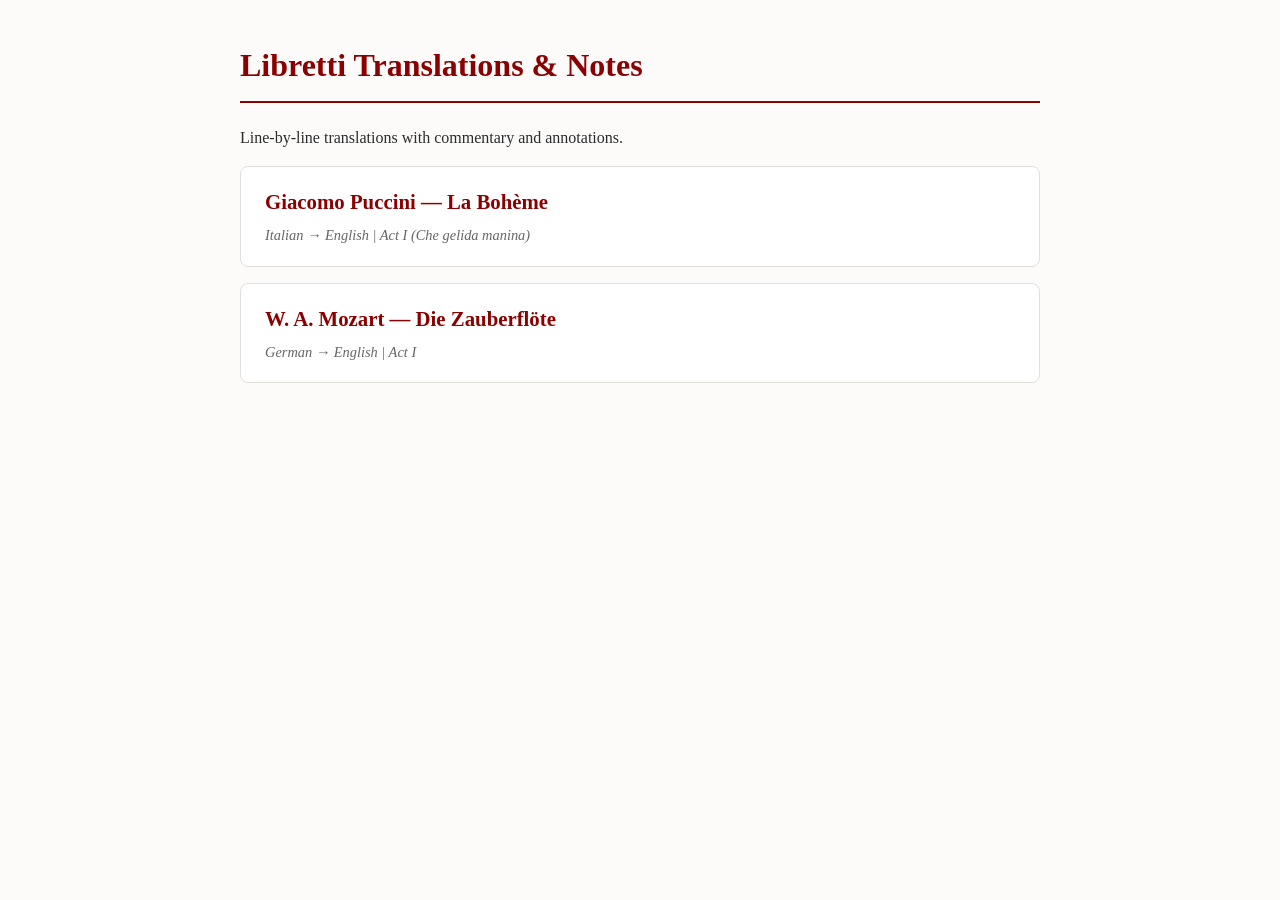
==== index.html @ a0c8da85 "Create index.html" ====
<!DOCTYPE html>
<html lang="en">
<head>
  <meta charset="UTF-8">
  <meta name="viewport" content="width=device-width, initial-scale=1.0">
  <title>Opera Libretti Translations & Notes</title>
  <style>
    body {
      font-family: 'Georgia', serif;
      max-width: 800px;
      margin: 40px auto;
      padding: 0 20px;
      line-height: 1.6;
      color: #2c2c2c;
      background-color: #fcfbfa;
    }
    h1 {
      border-bottom: 2px solid #8b0000;
      padding-bottom: 10px;
      color: #8b0000;
    }
    .catalog-list {
      list-style-type: none;
      padding: 0;
    }
    .catalog-item {
      background: #ffffff;
      border: 1px solid #e2ded9;
      border-radius: 8px;
      padding: 18px 24px;
      margin-bottom: 16px;
      transition: transform 0.2s, box-shadow 0.2s;
    }
    .catalog-item:hover {
      transform: translateY(-2px);
      box-shadow: 0 4px 12px rgba(0,0,0,0.08);
    }
    .catalog-item h2 {
      margin: 0 0 6px 0;
      font-size: 1.3rem;
    }
    .catalog-item a {
      color: #8b0000;
      text-decoration: none;
    }
    .catalog-item a:hover {
      text-decoration: underline;
    }
    .meta {
      font-size: 0.9rem;
      color: #666;
      font-style: italic;
    }
  </style>
</head>
<body>

  <h1>Libretti Translations & Notes</h1>
  <p>Line-by-line translations with commentary and annotations.</p>

  <ul class="catalog-list">
    <li class="catalog-item">
      <h2><a href="libretti/la-boheme.html">Giacomo Puccini — La Bohème</a></h2>
      <div class="meta">Italian → English | Act I (Che gelida manina)</div>
    </li>
    
    <li class="catalog-item">
      <h2><a href="libretti/die-zauberflote.html">W. A. Mozart — Die Zauberflöte</a></h2>
      <div class="meta">German → English | Act I</div>
    </li>
  </ul>

</body>
</html>
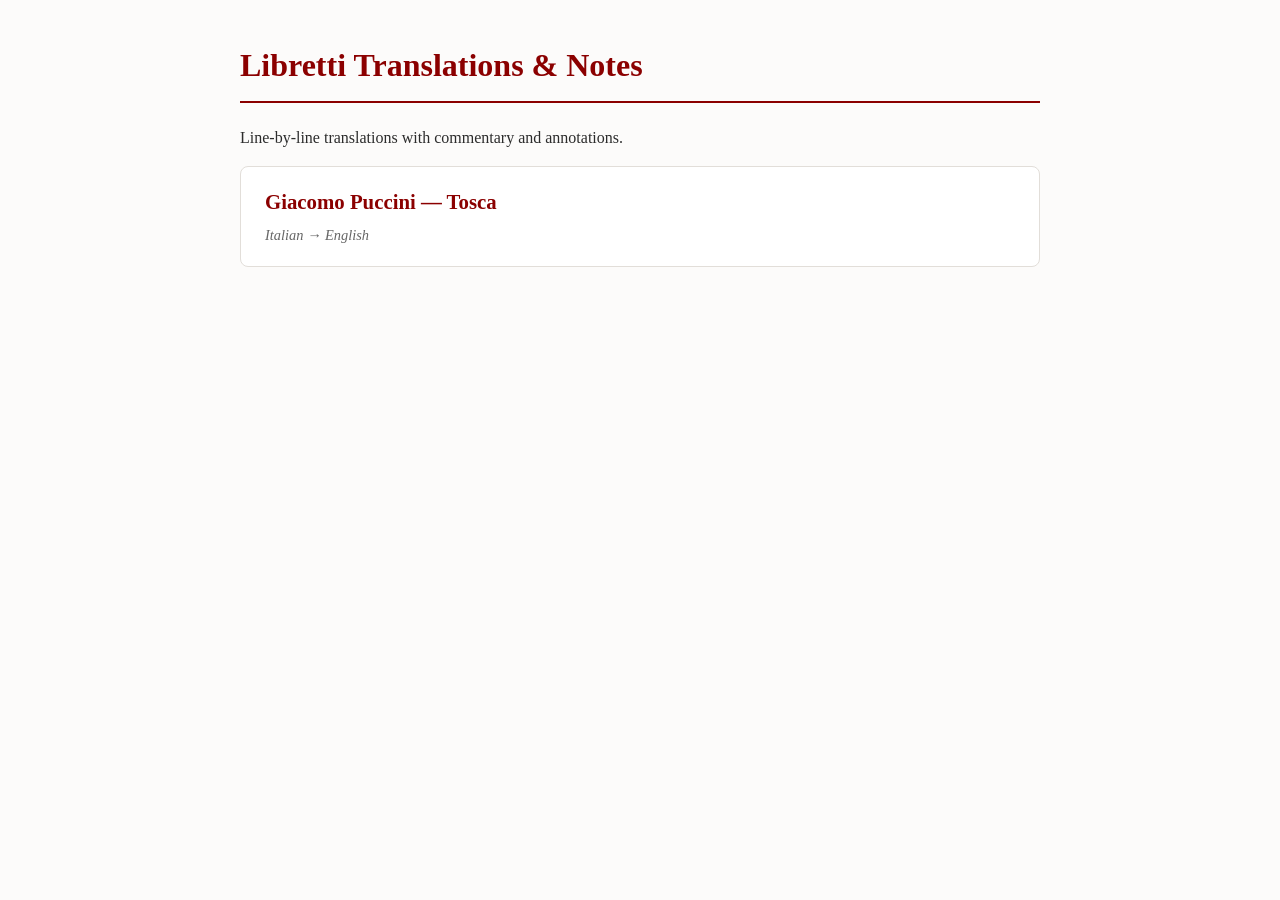
==== commit 4e5c5a51: "Update index.html edit list" ====
--- a/index.html
+++ b/index.html
@@ -60,13 +60,8 @@
 
   <ul class="catalog-list">
     <li class="catalog-item">
-      <h2><a href="libretti/la-boheme.html">Giacomo Puccini — La Bohème</a></h2>
-      <div class="meta">Italian → English | Act I (Che gelida manina)</div>
-    </li>
-    
-    <li class="catalog-item">
-      <h2><a href="libretti/die-zauberflote.html">W. A. Mozart — Die Zauberflöte</a></h2>
-      <div class="meta">German → English | Act I</div>
+      <h2><a href="libretto/tosca.html">Giacomo Puccini — Tosca</a></h2>
+      <div class="meta">Italian → English</div>
     </li>
   </ul>
 
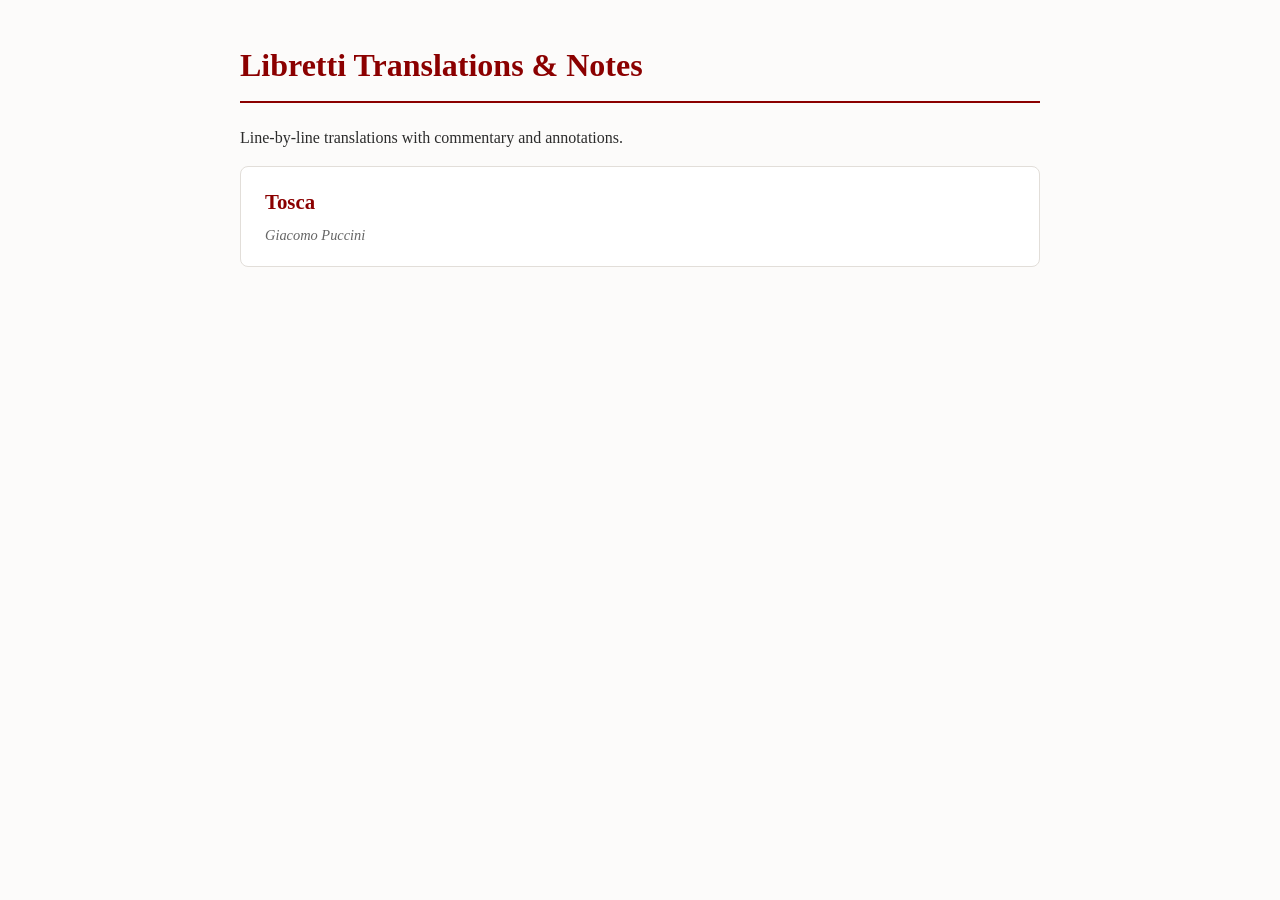
==== commit 56f87d57: "Update index.html" ====
--- a/index.html
+++ b/index.html
@@ -60,8 +60,8 @@
 
   <ul class="catalog-list">
     <li class="catalog-item">
-      <h2><a href="libretto/tosca.html">Giacomo Puccini — Tosca</a></h2>
-      <div class="meta">Italian → English</div>
+      <h2><a href="libretto/tosca.html">Tosca</a></h2>
+      <div class="meta">Giacomo Puccini</div>
     </li>
   </ul>
 
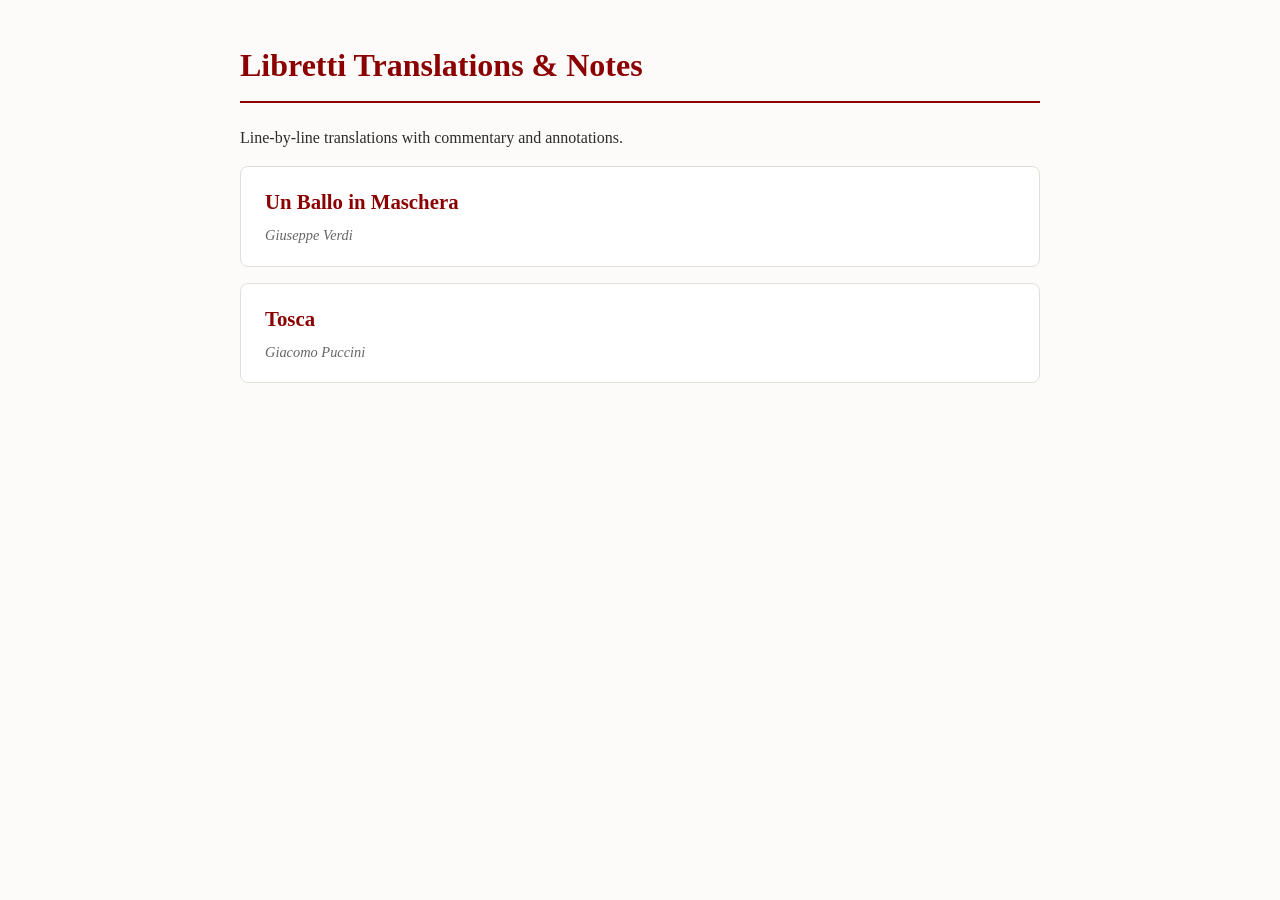
==== commit 5b90f000: "edits" ====
--- a/index.html
+++ b/index.html
@@ -60,6 +60,10 @@
 
   <ul class="catalog-list">
     <li class="catalog-item">
+      <h2><a href="libretto/ballo.html">Un Ballo in Maschera</a></h2>
+      <div class="meta">Giuseppe Verdi</div>
+    </li>
+    <li class="catalog-item">
       <h2><a href="libretto/tosca.html">Tosca</a></h2>
       <div class="meta">Giacomo Puccini</div>
     </li>
